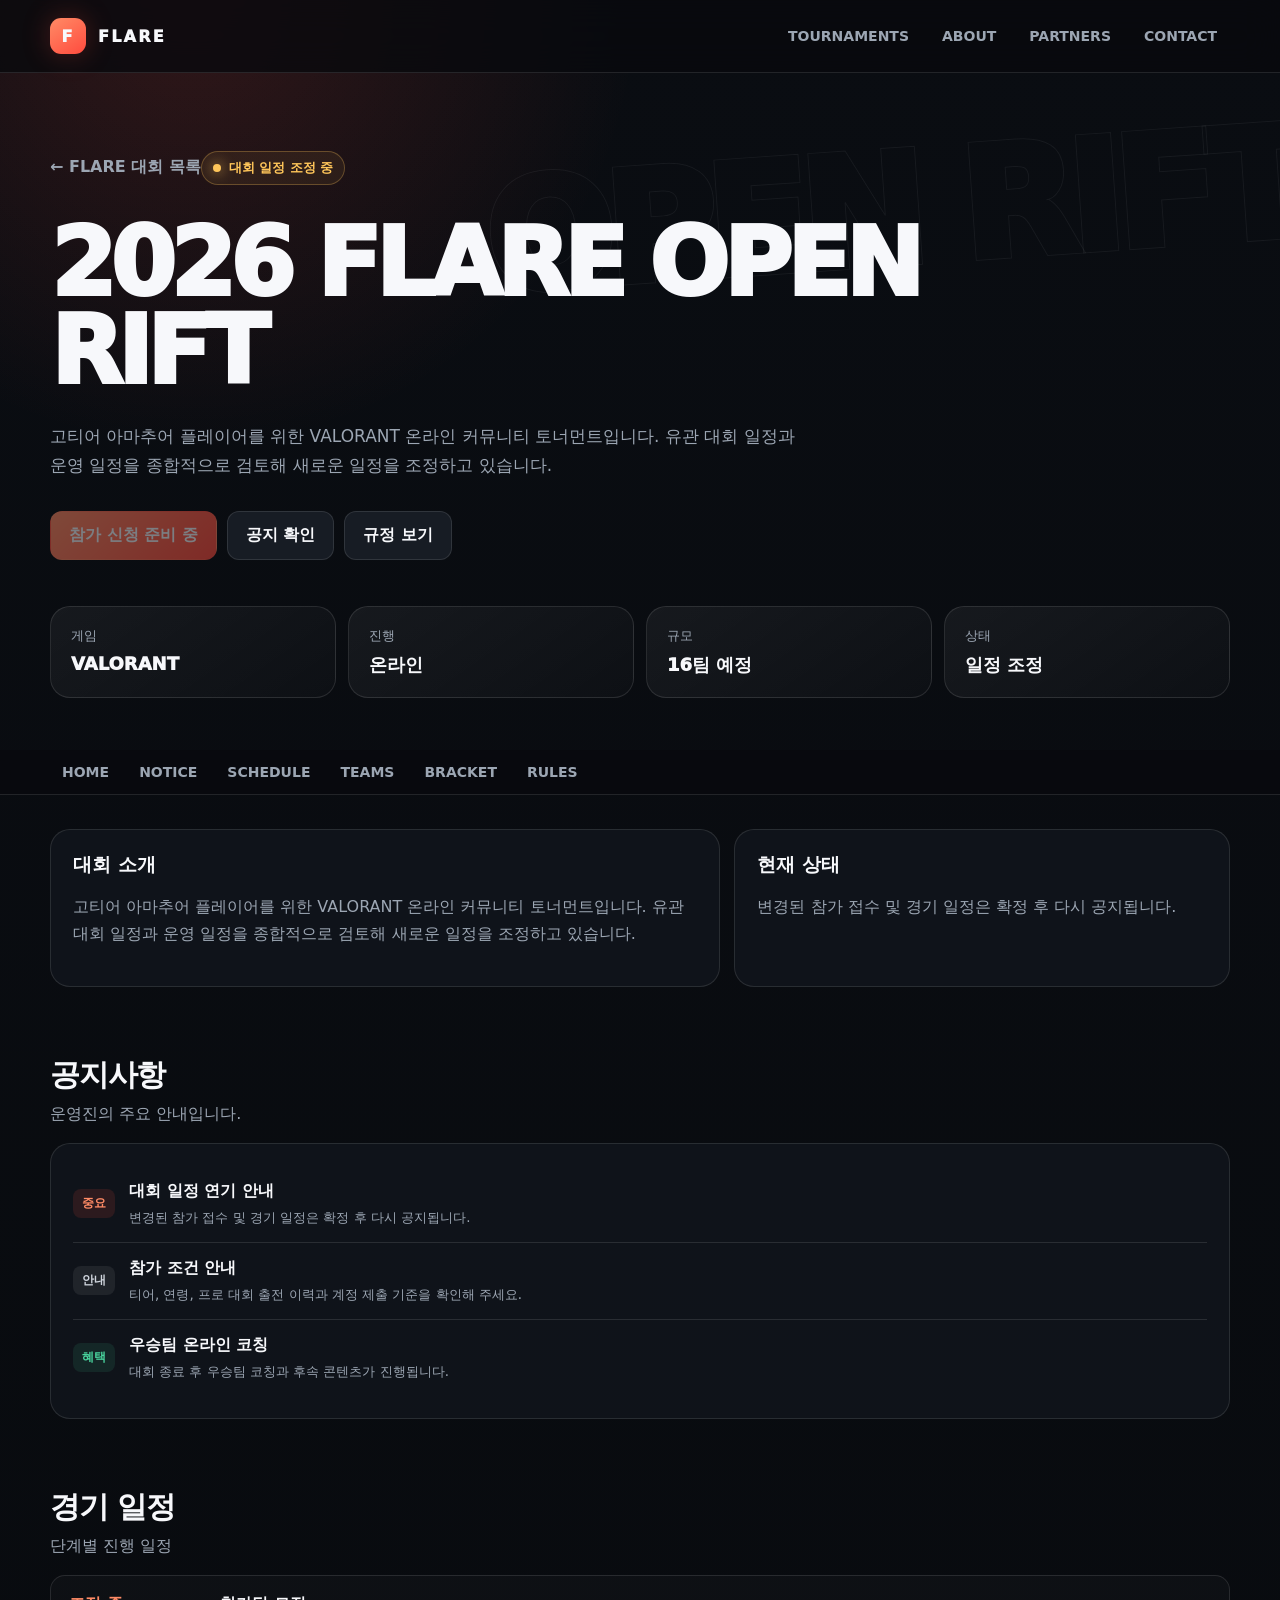
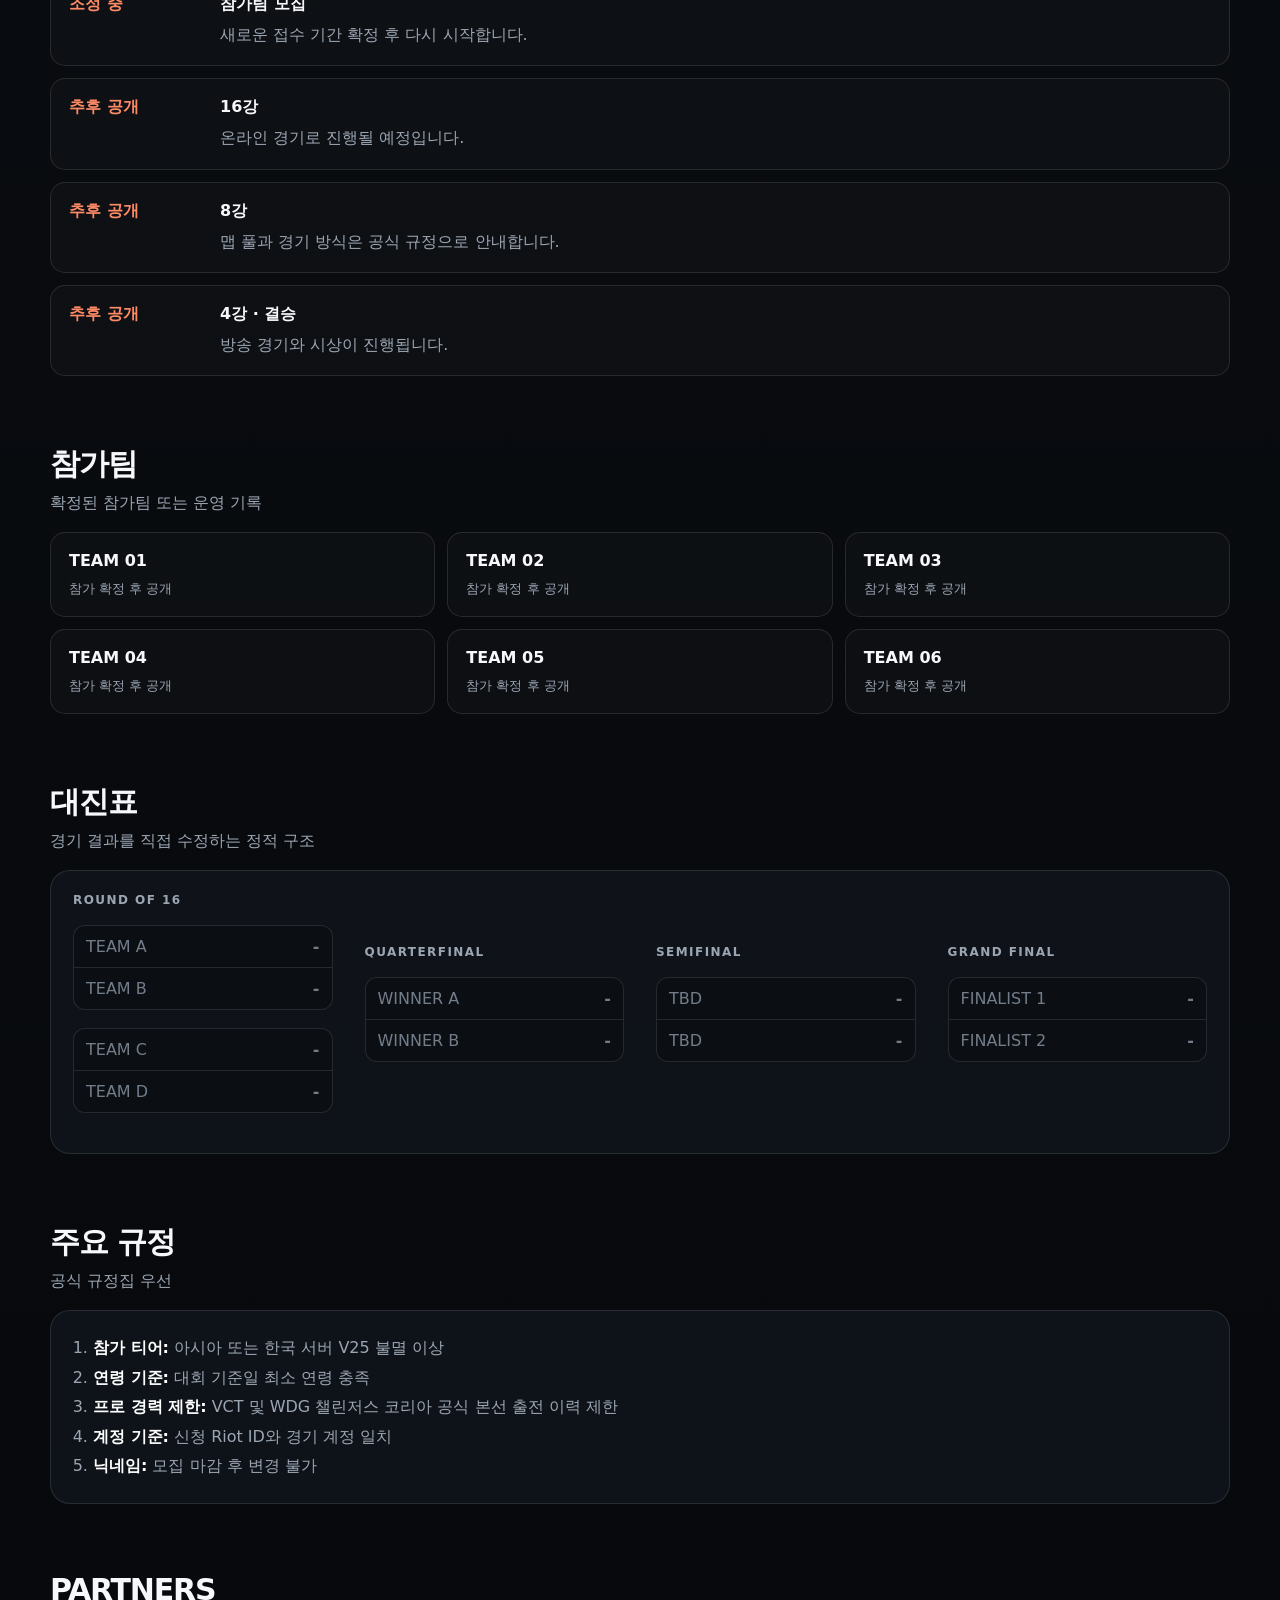
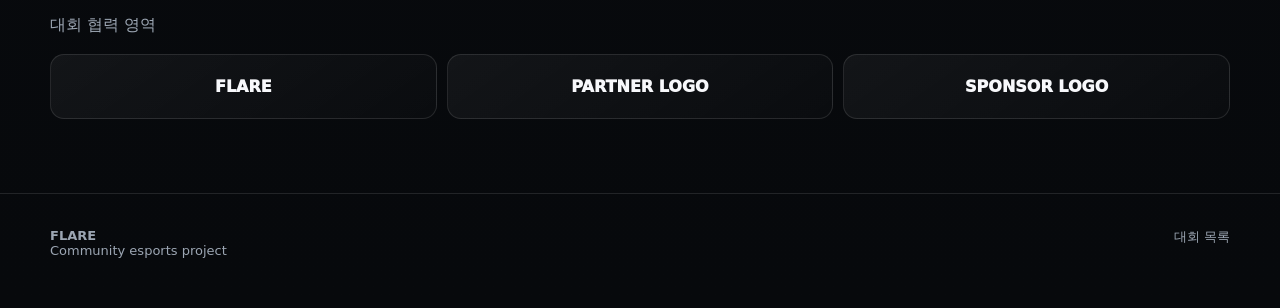
==== tournaments/open-rift/index.html @ 4d37eba4 "Add files via upload" ====
<!doctype html><html lang="ko"><head><meta charset="utf-8"><meta name="viewport" content="width=device-width,initial-scale=1"><title>2026 FLARE OPEN RIFT | FLARE</title><link rel="stylesheet" href="../../assets/styles.css"></head><body><header class="site-header"><div class="container header-inner"><a class="brand" href="../../index.html"><span class="brand-mark">F</span><span>FLARE</span></a><button class="menu" data-menu>MENU</button><nav class="nav" data-nav><a href="../../index.html#tournaments">TOURNAMENTS</a><a href="../../index.html#about">ABOUT</a><a href="../../index.html#partners">PARTNERS</a><a href="../../index.html#contact">CONTACT</a></nav></div></header><section class="hero" data-word="OPEN RIFT"><div class="container"><a class="back" href="../../index.html#tournaments">← FLARE 대회 목록</a><div class="eyebrow "><span class="dot"></span> 대회 일정 조정 중</div><h1>2026 FLARE OPEN RIFT</h1><p>고티어 아마추어 플레이어를 위한 VALORANT 온라인 커뮤니티 토너먼트입니다. 유관 대회 일정과 운영 일정을 종합적으로 검토해 새로운 일정을 조정하고 있습니다.</p><div class="actions"><a class="btn primary disabled" href="#">참가 신청 준비 중</a><a class="btn" href="#notice">공지 확인</a><a class="btn" href="#rules">규정 보기</a></div><div class="summary-grid"><div class="summary"><div class="label">게임</div><div class="value">VALORANT</div></div><div class="summary"><div class="label">진행</div><div class="value">온라인</div></div><div class="summary"><div class="label">규모</div><div class="value">16팀 예정</div></div><div class="summary"><div class="label">상태</div><div class="value">일정 조정</div></div></div></div></section><nav class="detail-nav"><div class="container"><a href="#overview">HOME</a><a href="#notice">NOTICE</a><a href="#schedule">SCHEDULE</a><a href="#teams">TEAMS</a><a href="#bracket">BRACKET</a><a href="#rules">RULES</a></div></nav><main><section class="section" id="overview"><div class="container grid2"><div class="card"><h3>대회 소개</h3><p class="muted">고티어 아마추어 플레이어를 위한 VALORANT 온라인 커뮤니티 토너먼트입니다. 유관 대회 일정과 운영 일정을 종합적으로 검토해 새로운 일정을 조정하고 있습니다.</p></div><div class="card"><h3>현재 상태</h3><p class="muted">변경된 참가 접수 및 경기 일정은 확정 후 다시 공지됩니다.</p></div></div></section><section class="section" id="notice"><div class="container"><div class="section-head"><div><h2>공지사항</h2><p>운영진의 주요 안내입니다.</p></div></div><div class="card"><div class="notice"><span class="badge ">중요</span><div><strong>대회 일정 연기 안내</strong><small>변경된 참가 접수 및 경기 일정은 확정 후 다시 공지됩니다.</small></div></div><div class="notice"><span class="badge gray">안내</span><div><strong>참가 조건 안내</strong><small>티어, 연령, 프로 대회 출전 이력과 계정 제출 기준을 확인해 주세요.</small></div></div><div class="notice"><span class="badge green">혜택</span><div><strong>우승팀 온라인 코칭</strong><small>대회 종료 후 우승팀 코칭과 후속 콘텐츠가 진행됩니다.</small></div></div></div></div></section><section class="section" id="schedule"><div class="container"><div class="section-head"><div><h2>경기 일정</h2><p>단계별 진행 일정</p></div></div><div class="timeline"><div class="timeline-item"><div class="timeline-date">조정 중</div><div><h4>참가팀 모집</h4><p>새로운 접수 기간 확정 후 다시 시작합니다.</p></div></div><div class="timeline-item"><div class="timeline-date">추후 공개</div><div><h4>16강</h4><p>온라인 경기로 진행될 예정입니다.</p></div></div><div class="timeline-item"><div class="timeline-date">추후 공개</div><div><h4>8강</h4><p>맵 풀과 경기 방식은 공식 규정으로 안내합니다.</p></div></div><div class="timeline-item"><div class="timeline-date">추후 공개</div><div><h4>4강 · 결승</h4><p>방송 경기와 시상이 진행됩니다.</p></div></div></div></div></section><section class="section" id="teams"><div class="container"><div class="section-head"><div><h2>참가팀</h2><p>확정된 참가팀 또는 운영 기록</p></div></div><div class="team-grid"><div class="team-card"><strong>TEAM 01</strong><span>참가 확정 후 공개</span></div><div class="team-card"><strong>TEAM 02</strong><span>참가 확정 후 공개</span></div><div class="team-card"><strong>TEAM 03</strong><span>참가 확정 후 공개</span></div><div class="team-card"><strong>TEAM 04</strong><span>참가 확정 후 공개</span></div><div class="team-card"><strong>TEAM 05</strong><span>참가 확정 후 공개</span></div><div class="team-card"><strong>TEAM 06</strong><span>참가 확정 후 공개</span></div></div></div></section><section class="section" id="bracket"><div class="container"><div class="section-head"><div><h2>대진표</h2><p>경기 결과를 직접 수정하는 정적 구조</p></div></div><div class="card bracket-wrap"><div class="bracket"><div class="round"><h3>ROUND OF 16</h3><div class="match"><div class="match-row">TEAM A <b>-</b></div><div class="match-row">TEAM B <b>-</b></div></div><div class="match"><div class="match-row">TEAM C <b>-</b></div><div class="match-row">TEAM D <b>-</b></div></div></div><div class="round"><h3>QUARTERFINAL</h3><div class="match"><div class="match-row">WINNER A <b>-</b></div><div class="match-row">WINNER B <b>-</b></div></div></div><div class="round"><h3>SEMIFINAL</h3><div class="match"><div class="match-row">TBD <b>-</b></div><div class="match-row">TBD <b>-</b></div></div></div><div class="round"><h3>GRAND FINAL</h3><div class="match"><div class="match-row">FINALIST 1 <b>-</b></div><div class="match-row">FINALIST 2 <b>-</b></div></div></div></div></div></div></section><section class="section" id="rules"><div class="container"><div class="section-head"><div><h2>주요 규정</h2><p>공식 규정집 우선</p></div></div><div class="card"><ol class="rule-list"><li><strong>참가 티어:</strong> 아시아 또는 한국 서버 V25 불멸 이상</li><li><strong>연령 기준:</strong> 대회 기준일 최소 연령 충족</li><li><strong>프로 경력 제한:</strong> VCT 및 WDG 챌린저스 코리아 공식 본선 출전 이력 제한</li><li><strong>계정 기준:</strong> 신청 Riot ID와 경기 계정 일치</li><li><strong>닉네임:</strong> 모집 마감 후 변경 불가</li></ol></div></div></section><section class="section" id="results"><div class="container"><div class="section-head"><div><h2>PARTNERS</h2><p>대회 협력 영역</p></div></div><div class="sponsors"><div class="sponsor">FLARE</div><div class="sponsor">PARTNER LOGO</div><div class="sponsor">SPONSOR LOGO</div></div></div></section></main><footer class="footer"><div class="container footer-inner"><div><strong>FLARE</strong><br>Community esports project</div><div><a href="../../index.html#tournaments">대회 목록</a></div></div></footer><script src="../../assets/app.js"></script></body></html>
---- assets/styles.css ----
:root{--bg:#080a0e;--panel:#11151c;--panel2:#171c24;--line:rgba(255,255,255,.11);--text:#f7f8fb;--muted:#9ca6b3;--accent:#ff4b3e;--accent2:#ff8b66;--warn:#ffc65a;--ok:#49d39d;--max:1180px;--radius:20px}
*{box-sizing:border-box}html{scroll-behavior:smooth}body{margin:0;background:radial-gradient(circle at 15% 0,rgba(255,75,62,.16),transparent 28rem),linear-gradient(180deg,#0a0d12,#07090c);color:var(--text);font-family:Pretendard,"Noto Sans KR",Inter,system-ui,sans-serif;min-height:100vh}a{color:inherit;text-decoration:none}button{font:inherit}.container{width:min(var(--max),calc(100% - 36px));margin:auto}.site-header{position:sticky;top:0;z-index:50;border-bottom:1px solid var(--line);background:rgba(8,10,14,.78);backdrop-filter:blur(18px)}.header-inner{min-height:72px;display:flex;align-items:center;justify-content:space-between;gap:24px}.brand{display:flex;align-items:center;gap:12px;font-weight:1000;letter-spacing:.14em}.brand-mark{width:36px;height:36px;border-radius:11px;display:grid;place-items:center;background:linear-gradient(145deg,var(--accent2),var(--accent));box-shadow:0 0 28px rgba(255,75,62,.25)}.nav{display:flex;gap:7px}.nav a{padding:10px 13px;border-radius:10px;color:var(--muted);font-size:14px;font-weight:800}.nav a:hover,.nav a.active{background:rgba(255,255,255,.08);color:#fff}.menu{display:none;border:1px solid var(--line);background:var(--panel);color:#fff;border-radius:10px;padding:9px 11px}.hero{padding:78px 0 52px;position:relative;overflow:hidden}.hero:after{content:attr(data-word);position:absolute;right:-20px;top:50px;font-size:clamp(80px,12vw,180px);font-weight:1000;letter-spacing:-.07em;color:transparent;-webkit-text-stroke:1px rgba(255,255,255,.055);transform:rotate(-4deg);pointer-events:none}.eyebrow{display:inline-flex;align-items:center;gap:8px;padding:7px 11px;border-radius:999px;border:1px solid rgba(255,198,90,.28);background:rgba(255,198,90,.07);color:var(--warn);font-size:13px;font-weight:900}.eyebrow.ok{color:var(--ok);border-color:rgba(73,211,157,.28);background:rgba(73,211,157,.07)}.dot{width:8px;height:8px;border-radius:50%;background:currentColor;box-shadow:0 0 14px currentColor}.hero h1{margin:22px 0 0;max-width:950px;font-size:clamp(46px,8vw,94px);line-height:.94;letter-spacing:-.06em;font-weight:1000}.hero h1 span{display:block;color:var(--accent2)}.hero p{max-width:760px;color:var(--muted);font-size:17px;line-height:1.75;margin:25px 0 0}.actions{display:flex;flex-wrap:wrap;gap:10px;margin-top:30px}.btn{display:inline-flex;align-items:center;justify-content:center;border:1px solid var(--line);background:var(--panel2);padding:13px 18px;border-radius:12px;font-weight:900}.btn.primary{border-color:transparent;background:linear-gradient(135deg,var(--accent2),var(--accent))}.btn.disabled{opacity:.48;pointer-events:none}.summary-grid{display:grid;grid-template-columns:repeat(4,1fr);gap:12px;margin-top:46px;position:relative;z-index:2}.summary{border:1px solid var(--line);background:linear-gradient(145deg,rgba(255,255,255,.055),rgba(255,255,255,.02));border-radius:var(--radius);padding:20px}.summary .label{color:var(--muted);font-size:13px;margin-bottom:8px}.summary .value{font-size:18px;font-weight:1000}.section{padding:34px 0}.section-head{display:flex;align-items:end;justify-content:space-between;gap:20px;margin-bottom:18px}.section-head h2{font-size:30px;letter-spacing:-.04em;margin:0}.section-head p{color:var(--muted);margin:8px 0 0}.filters{display:flex;gap:8px;flex-wrap:wrap;margin-bottom:18px}.filter{border:1px solid var(--line);background:transparent;color:var(--muted);padding:8px 12px;border-radius:999px;cursor:pointer;font-weight:800}.filter.active,.filter:hover{background:rgba(255,255,255,.08);color:white}.tournament-grid{display:grid;grid-template-columns:repeat(2,1fr);gap:14px}.tournament{min-height:290px;position:relative;overflow:hidden;padding:24px;border:1px solid var(--line);border-radius:24px;background:linear-gradient(150deg,rgba(255,255,255,.075),rgba(255,255,255,.015));display:flex;flex-direction:column;justify-content:space-between}.tournament:after{content:attr(data-code);position:absolute;right:-12px;bottom:-20px;font-size:90px;font-weight:1000;color:transparent;-webkit-text-stroke:1px rgba(255,255,255,.08);transform:rotate(-7deg)}.tournament>*{position:relative;z-index:2}.topline{display:flex;justify-content:space-between;gap:12px}.game{font-size:12px;color:var(--muted);letter-spacing:.16em;font-weight:900}.pill{font-size:12px;font-weight:1000;border:1px solid var(--line);border-radius:999px;padding:7px 10px}.pill.delay{color:var(--warn);border-color:rgba(255,198,90,.25);background:rgba(255,198,90,.07)}.pill.live{color:var(--ok);border-color:rgba(73,211,157,.25);background:rgba(73,211,157,.07)}.pill.done{color:#c7ccd4}.tournament h3{font-size:30px;line-height:1.03;letter-spacing:-.045em;margin:24px 0 10px}.tournament p{color:var(--muted);line-height:1.65;max-width:500px}.chips{display:flex;flex-wrap:wrap;gap:8px;margin-top:18px}.chip{font-size:12px;padding:7px 9px;border-radius:9px;background:rgba(255,255,255,.06)}.grid2{display:grid;grid-template-columns:1.15fr .85fr;gap:14px}.grid3{display:grid;grid-template-columns:repeat(3,1fr);gap:14px}.card{border:1px solid var(--line);background:rgba(17,21,28,.88);border-radius:var(--radius);padding:22px}.card h3{margin:0 0 15px}.muted{color:var(--muted);line-height:1.68}.notice{display:flex;align-items:center;gap:14px;padding:15px 0;border-bottom:1px solid var(--line)}.notice:last-child{border-bottom:0}.badge{flex:0 0 auto;padding:6px 9px;border-radius:8px;font-size:12px;font-weight:1000;background:rgba(255,75,62,.12);color:var(--accent2)}.badge.gray{background:rgba(255,255,255,.07);color:#cfd5dd}.badge.green{background:rgba(73,211,157,.1);color:var(--ok)}.notice strong{display:block;margin-bottom:5px}.notice small{color:var(--muted)}.timeline{display:grid;gap:12px}.timeline-item{display:grid;grid-template-columns:135px 1fr;gap:16px;padding:18px;border:1px solid var(--line);border-radius:15px;background:rgba(255,255,255,.024)}.timeline-date{font-weight:1000;color:var(--accent2)}.timeline-item h4{margin:0 0 7px}.timeline-item p{margin:0;color:var(--muted);line-height:1.58}.team-grid{display:grid;grid-template-columns:repeat(3,1fr);gap:12px}.team-card{padding:18px;border:1px solid var(--line);border-radius:15px;background:rgba(255,255,255,.025)}.team-card strong{display:block;margin-bottom:8px}.team-card span{color:var(--muted);font-size:13px}.rule-list{margin:0;padding-left:20px;color:var(--muted);line-height:1.85}.rule-list strong{color:white}.detail-nav{position:sticky;top:72px;z-index:40;border-bottom:1px solid var(--line);background:rgba(8,10,14,.88);backdrop-filter:blur(16px)}.detail-nav .container{display:flex;gap:6px;overflow-x:auto}.detail-nav a{white-space:nowrap;color:var(--muted);padding:14px 12px;font-size:14px;font-weight:900}.bracket-wrap{overflow-x:auto}.bracket{min-width:900px;display:grid;grid-template-columns:repeat(4,1fr);gap:32px;align-items:center}.round h3{font-size:12px;color:var(--muted);letter-spacing:.12em}.match{margin:18px 0;border:1px solid var(--line);border-radius:12px;overflow:hidden;background:#0b0f14}.match-row{display:flex;justify-content:space-between;padding:11px 12px;border-bottom:1px solid var(--line);color:#737d89}.match-row:last-child{border-bottom:0}.sponsors{display:flex;flex-wrap:wrap;gap:10px}.sponsor{flex:1;min-width:170px;border:1px solid var(--line);border-radius:14px;padding:22px;text-align:center;font-weight:1000;background:linear-gradient(145deg,rgba(255,255,255,.05),rgba(255,255,255,.015))}.footer{border-top:1px solid var(--line);margin-top:40px;padding:34px 0 50px;color:var(--muted);font-size:13px}.footer-inner{display:flex;justify-content:space-between;gap:30px}.back{display:inline-block;margin-bottom:20px;color:var(--muted);font-weight:900}
@media(max-width:860px){.menu{display:block}.nav{display:none;position:absolute;left:18px;right:18px;top:62px;padding:10px;background:#0d1117;border:1px solid var(--line);border-radius:14px;flex-direction:column}.nav.open{display:flex}.nav a{text-align:center}.summary-grid{grid-template-columns:repeat(2,1fr)}.tournament-grid,.grid2,.grid3{grid-template-columns:1fr}.team-grid{grid-template-columns:repeat(2,1fr)}}
@media(max-width:560px){.container{width:min(var(--max),calc(100% - 24px))}.hero{padding:54px 0 42px}.hero h1{font-size:48px}.hero p{font-size:15px}.summary-grid,.team-grid{grid-template-columns:1fr}.timeline-item{grid-template-columns:1fr;gap:6px}.footer-inner{flex-direction:column}}
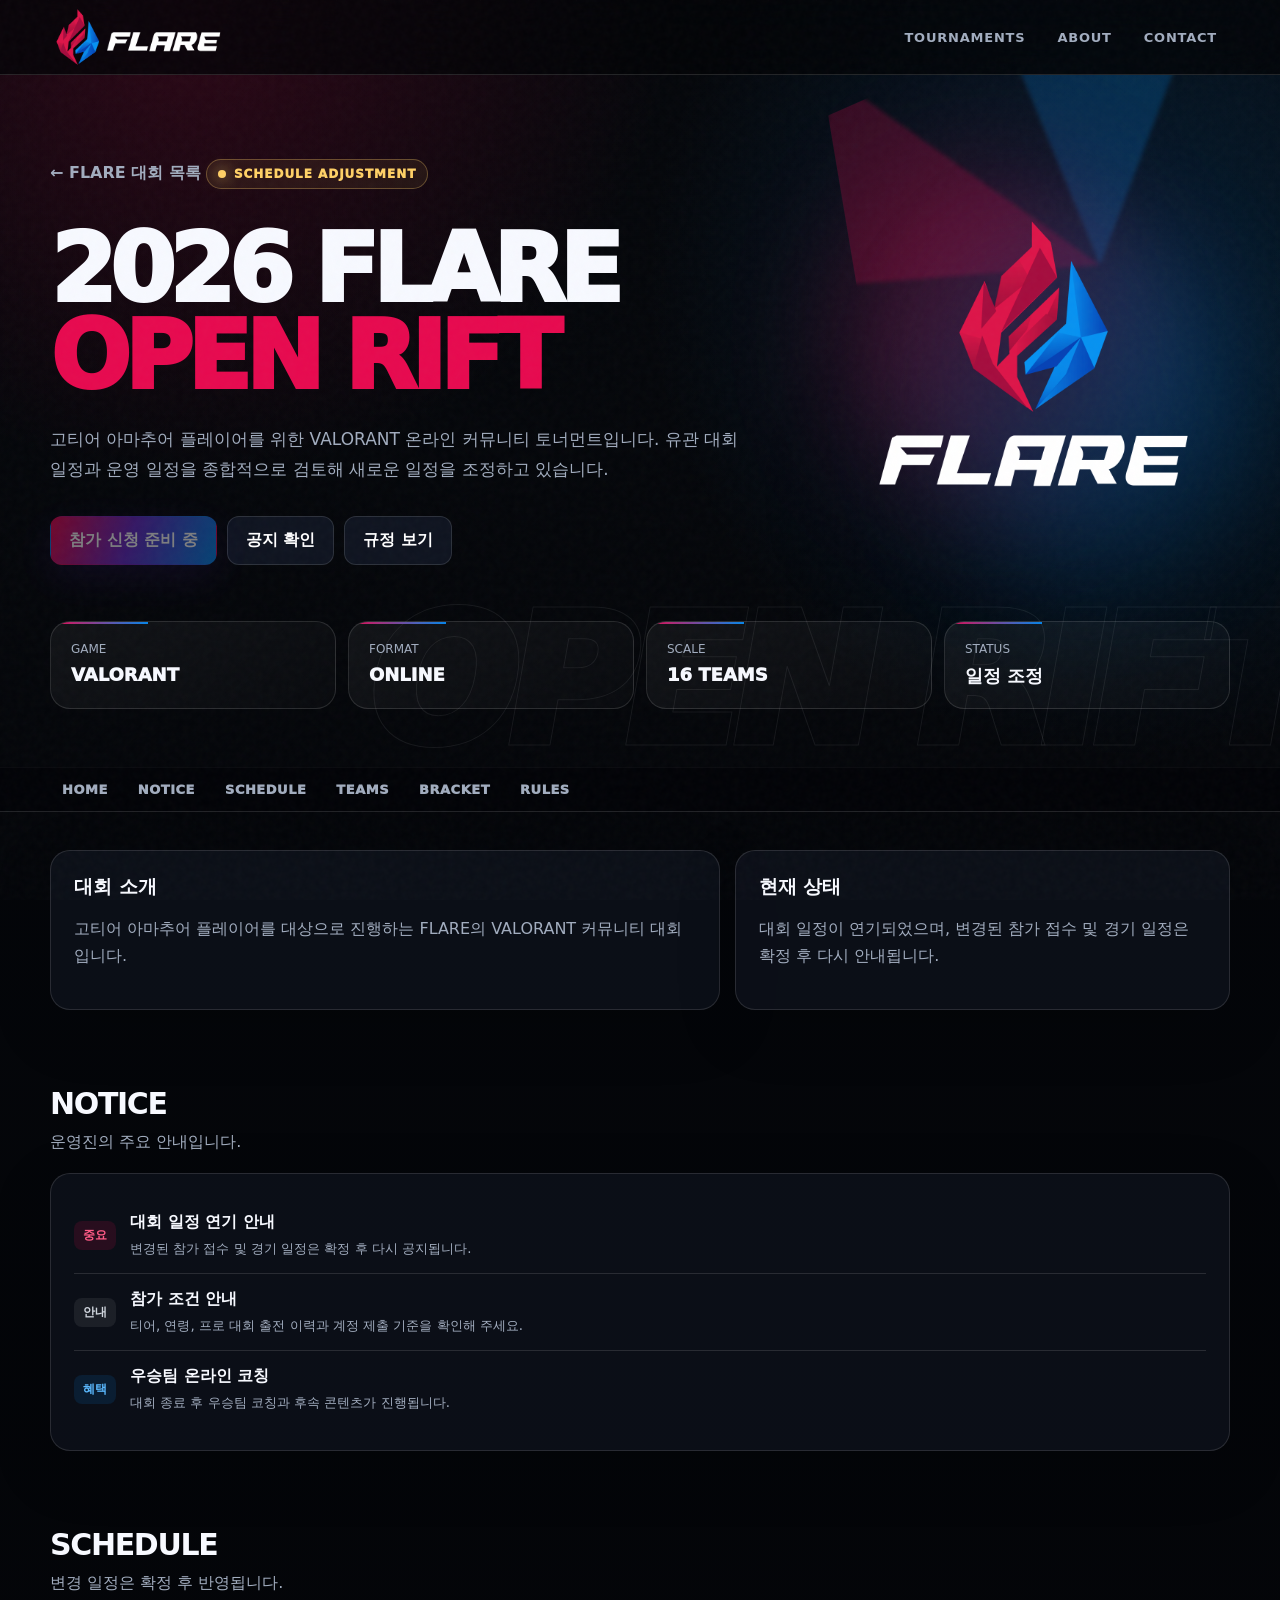
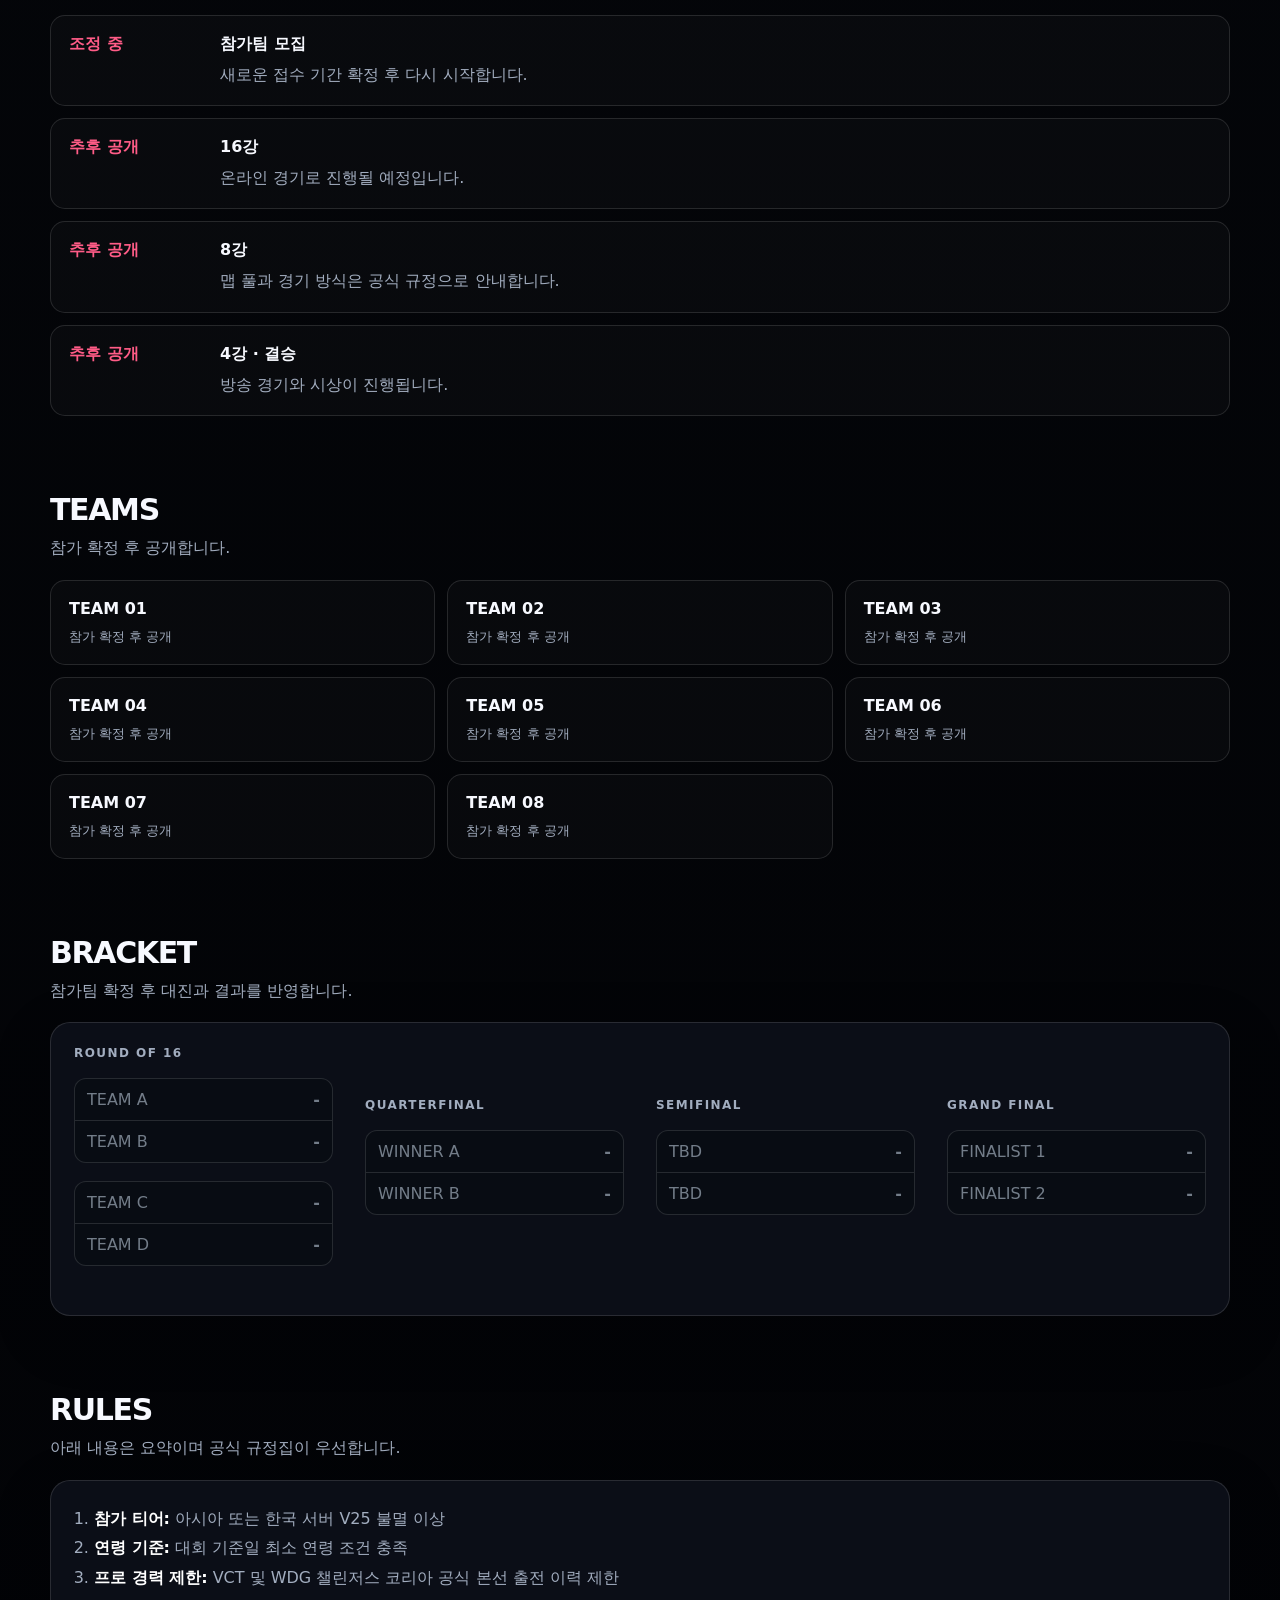
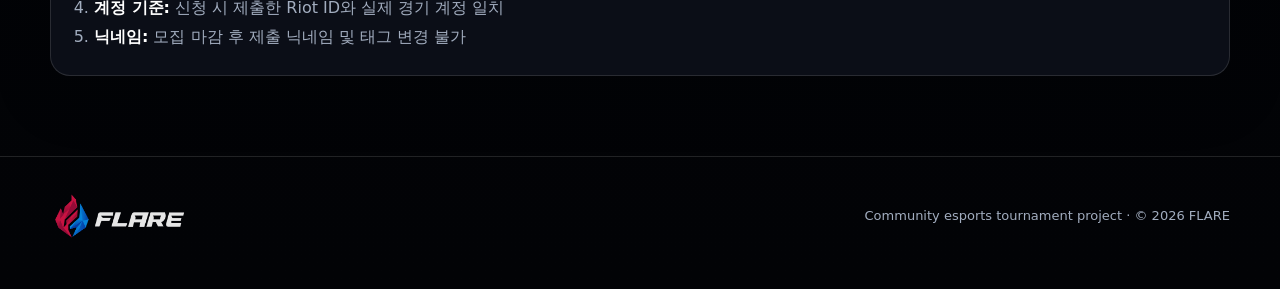
==== commit daa71f74: "FLARE 로고 디자인으로 수정" ====
--- a/tournaments/open-rift/index.html
+++ b/tournaments/open-rift/index.html
@@ -1 +1,160 @@
-<!doctype html><html lang="ko"><head><meta charset="utf-8"><meta name="viewport" content="width=device-width,initial-scale=1"><title>2026 FLARE OPEN RIFT | FLARE</title><link rel="stylesheet" href="../../assets/styles.css"></head><body><header class="site-header"><div class="container header-inner"><a class="brand" href="../../index.html"><span class="brand-mark">F</span><span>FLARE</span></a><button class="menu" data-menu>MENU</button><nav class="nav" data-nav><a href="../../index.html#tournaments">TOURNAMENTS</a><a href="../../index.html#about">ABOUT</a><a href="../../index.html#partners">PARTNERS</a><a href="../../index.html#contact">CONTACT</a></nav></div></header><section class="hero" data-word="OPEN RIFT"><div class="container"><a class="back" href="../../index.html#tournaments">← FLARE 대회 목록</a><div class="eyebrow "><span class="dot"></span> 대회 일정 조정 중</div><h1>2026 FLARE OPEN RIFT</h1><p>고티어 아마추어 플레이어를 위한 VALORANT 온라인 커뮤니티 토너먼트입니다. 유관 대회 일정과 운영 일정을 종합적으로 검토해 새로운 일정을 조정하고 있습니다.</p><div class="actions"><a class="btn primary disabled" href="#">참가 신청 준비 중</a><a class="btn" href="#notice">공지 확인</a><a class="btn" href="#rules">규정 보기</a></div><div class="summary-grid"><div class="summary"><div class="label">게임</div><div class="value">VALORANT</div></div><div class="summary"><div class="label">진행</div><div class="value">온라인</div></div><div class="summary"><div class="label">규모</div><div class="value">16팀 예정</div></div><div class="summary"><div class="label">상태</div><div class="value">일정 조정</div></div></div></div></section><nav class="detail-nav"><div class="container"><a href="#overview">HOME</a><a href="#notice">NOTICE</a><a href="#schedule">SCHEDULE</a><a href="#teams">TEAMS</a><a href="#bracket">BRACKET</a><a href="#rules">RULES</a></div></nav><main><section class="section" id="overview"><div class="container grid2"><div class="card"><h3>대회 소개</h3><p class="muted">고티어 아마추어 플레이어를 위한 VALORANT 온라인 커뮤니티 토너먼트입니다. 유관 대회 일정과 운영 일정을 종합적으로 검토해 새로운 일정을 조정하고 있습니다.</p></div><div class="card"><h3>현재 상태</h3><p class="muted">변경된 참가 접수 및 경기 일정은 확정 후 다시 공지됩니다.</p></div></div></section><section class="section" id="notice"><div class="container"><div class="section-head"><div><h2>공지사항</h2><p>운영진의 주요 안내입니다.</p></div></div><div class="card"><div class="notice"><span class="badge ">중요</span><div><strong>대회 일정 연기 안내</strong><small>변경된 참가 접수 및 경기 일정은 확정 후 다시 공지됩니다.</small></div></div><div class="notice"><span class="badge gray">안내</span><div><strong>참가 조건 안내</strong><small>티어, 연령, 프로 대회 출전 이력과 계정 제출 기준을 확인해 주세요.</small></div></div><div class="notice"><span class="badge green">혜택</span><div><strong>우승팀 온라인 코칭</strong><small>대회 종료 후 우승팀 코칭과 후속 콘텐츠가 진행됩니다.</small></div></div></div></div></section><section class="section" id="schedule"><div class="container"><div class="section-head"><div><h2>경기 일정</h2><p>단계별 진행 일정</p></div></div><div class="timeline"><div class="timeline-item"><div class="timeline-date">조정 중</div><div><h4>참가팀 모집</h4><p>새로운 접수 기간 확정 후 다시 시작합니다.</p></div></div><div class="timeline-item"><div class="timeline-date">추후 공개</div><div><h4>16강</h4><p>온라인 경기로 진행될 예정입니다.</p></div></div><div class="timeline-item"><div class="timeline-date">추후 공개</div><div><h4>8강</h4><p>맵 풀과 경기 방식은 공식 규정으로 안내합니다.</p></div></div><div class="timeline-item"><div class="timeline-date">추후 공개</div><div><h4>4강 · 결승</h4><p>방송 경기와 시상이 진행됩니다.</p></div></div></div></div></section><section class="section" id="teams"><div class="container"><div class="section-head"><div><h2>참가팀</h2><p>확정된 참가팀 또는 운영 기록</p></div></div><div class="team-grid"><div class="team-card"><strong>TEAM 01</strong><span>참가 확정 후 공개</span></div><div class="team-card"><strong>TEAM 02</strong><span>참가 확정 후 공개</span></div><div class="team-card"><strong>TEAM 03</strong><span>참가 확정 후 공개</span></div><div class="team-card"><strong>TEAM 04</strong><span>참가 확정 후 공개</span></div><div class="team-card"><strong>TEAM 05</strong><span>참가 확정 후 공개</span></div><div class="team-card"><strong>TEAM 06</strong><span>참가 확정 후 공개</span></div></div></div></section><section class="section" id="bracket"><div class="container"><div class="section-head"><div><h2>대진표</h2><p>경기 결과를 직접 수정하는 정적 구조</p></div></div><div class="card bracket-wrap"><div class="bracket"><div class="round"><h3>ROUND OF 16</h3><div class="match"><div class="match-row">TEAM A <b>-</b></div><div class="match-row">TEAM B <b>-</b></div></div><div class="match"><div class="match-row">TEAM C <b>-</b></div><div class="match-row">TEAM D <b>-</b></div></div></div><div class="round"><h3>QUARTERFINAL</h3><div class="match"><div class="match-row">WINNER A <b>-</b></div><div class="match-row">WINNER B <b>-</b></div></div></div><div class="round"><h3>SEMIFINAL</h3><div class="match"><div class="match-row">TBD <b>-</b></div><div class="match-row">TBD <b>-</b></div></div></div><div class="round"><h3>GRAND FINAL</h3><div class="match"><div class="match-row">FINALIST 1 <b>-</b></div><div class="match-row">FINALIST 2 <b>-</b></div></div></div></div></div></div></section><section class="section" id="rules"><div class="container"><div class="section-head"><div><h2>주요 규정</h2><p>공식 규정집 우선</p></div></div><div class="card"><ol class="rule-list"><li><strong>참가 티어:</strong> 아시아 또는 한국 서버 V25 불멸 이상</li><li><strong>연령 기준:</strong> 대회 기준일 최소 연령 충족</li><li><strong>프로 경력 제한:</strong> VCT 및 WDG 챌린저스 코리아 공식 본선 출전 이력 제한</li><li><strong>계정 기준:</strong> 신청 Riot ID와 경기 계정 일치</li><li><strong>닉네임:</strong> 모집 마감 후 변경 불가</li></ol></div></div></section><section class="section" id="results"><div class="container"><div class="section-head"><div><h2>PARTNERS</h2><p>대회 협력 영역</p></div></div><div class="sponsors"><div class="sponsor">FLARE</div><div class="sponsor">PARTNER LOGO</div><div class="sponsor">SPONSOR LOGO</div></div></div></section></main><footer class="footer"><div class="container footer-inner"><div><strong>FLARE</strong><br>Community esports project</div><div><a href="../../index.html#tournaments">대회 목록</a></div></div></footer><script src="../../assets/app.js"></script></body></html>+<!doctype html>
+<html lang="ko">
+<head>
+  <meta charset="utf-8">
+  <meta name="viewport" content="width=device-width, initial-scale=1">
+  <meta name="description" content="2026 FLARE OPEN RIFT 공식 대회 페이지">
+  <title>2026 FLARE OPEN RIFT | FLARE</title>
+  <link rel="icon" href="../../assets/flare-logo-square.png">
+  <link rel="stylesheet" href="../../assets/styles.css">
+</head>
+<body>
+
+<header class="site-header">
+  <div class="container header-inner">
+    <a href="../../index.html" aria-label="FLARE 홈">
+      <img class="brand-logo" src="../../assets/flare-logo-horizontal.png" alt="FLARE">
+    </a>
+    <button class="menu" data-menu aria-expanded="false" aria-label="메뉴 열기">MENU</button>
+    <nav class="nav" data-nav aria-label="주요 메뉴">
+      <a href="../../index.html#tournaments">TOURNAMENTS</a>
+      <a href="../../index.html#about">ABOUT</a>
+      <a href="../../index.html#contact">CONTACT</a>
+    </nav>
+  </div>
+</header>
+
+<section class="hero" data-word="OPEN RIFT">
+  <div class="container hero-layout">
+    <div class="hero-copy-block">
+      <a class="back" href="../../index.html#tournaments">← FLARE 대회 목록</a>
+      <div class="eyebrow warning"><span class="dot"></span> SCHEDULE ADJUSTMENT</div>
+      <h1>2026 FLARE<br><span class="pink">OPEN RIFT</span></h1>
+      <p class="hero-copy">
+        고티어 아마추어 플레이어를 위한 VALORANT 온라인 커뮤니티 토너먼트입니다.
+        유관 대회 일정과 운영 일정을 종합적으로 검토해 새로운 일정을 조정하고 있습니다.
+      </p>
+      <div class="actions">
+        <a class="btn primary disabled" href="#">참가 신청 준비 중</a>
+        <a class="btn" href="#notice">공지 확인</a>
+        <a class="btn" href="#rules">규정 보기</a>
+      </div>
+    </div>
+    <div class="hero-logo-wrap">
+      <img class="hero-logo" src="../../assets/flare-logo-square.png" alt="FLARE 로고">
+    </div>
+  </div>
+  <div class="container">
+    <div class="summary-grid">
+      <div class="summary"><div class="label">GAME</div><div class="value">VALORANT</div></div>
+      <div class="summary"><div class="label">FORMAT</div><div class="value">ONLINE</div></div>
+      <div class="summary"><div class="label">SCALE</div><div class="value">16 TEAMS</div></div>
+      <div class="summary"><div class="label">STATUS</div><div class="value">일정 조정</div></div>
+    </div>
+  </div>
+</section>
+
+<nav class="detail-nav">
+  <div class="container">
+    <a href="#overview">HOME</a>
+    <a href="#notice">NOTICE</a>
+    <a href="#schedule">SCHEDULE</a>
+    <a href="#teams">TEAMS</a>
+    <a href="#bracket">BRACKET</a>
+    <a href="#rules">RULES</a>
+  </div>
+</nav>
+
+<main>
+  <section class="section" id="overview">
+    <div class="container grid2">
+      <div class="card"><h3>대회 소개</h3><p class="muted">고티어 아마추어 플레이어를 대상으로 진행하는 FLARE의 VALORANT 커뮤니티 대회입니다.</p></div>
+      <div class="card"><h3>현재 상태</h3><p class="muted">대회 일정이 연기되었으며, 변경된 참가 접수 및 경기 일정은 확정 후 다시 안내됩니다.</p></div>
+    </div>
+  </section>
+
+  <section class="section" id="notice">
+    <div class="container">
+      <div class="section-head"><div><h2>NOTICE</h2><p>운영진의 주요 안내입니다.</p></div></div>
+      <div class="card">
+        <div class="notice"><span class="badge">중요</span><div><strong>대회 일정 연기 안내</strong><small>변경된 참가 접수 및 경기 일정은 확정 후 다시 공지됩니다.</small></div></div>
+        <div class="notice"><span class="badge gray">안내</span><div><strong>참가 조건 안내</strong><small>티어, 연령, 프로 대회 출전 이력과 계정 제출 기준을 확인해 주세요.</small></div></div>
+        <div class="notice"><span class="badge blue">혜택</span><div><strong>우승팀 온라인 코칭</strong><small>대회 종료 후 우승팀 코칭과 후속 콘텐츠가 진행됩니다.</small></div></div>
+      </div>
+    </div>
+  </section>
+
+  <section class="section" id="schedule">
+    <div class="container">
+      <div class="section-head"><div><h2>SCHEDULE</h2><p>변경 일정은 확정 후 반영됩니다.</p></div></div>
+      <div class="timeline">
+        <div class="timeline-item"><div class="timeline-date">조정 중</div><div><h4>참가팀 모집</h4><p>새로운 접수 기간 확정 후 다시 시작합니다.</p></div></div>
+        <div class="timeline-item"><div class="timeline-date">추후 공개</div><div><h4>16강</h4><p>온라인 경기로 진행될 예정입니다.</p></div></div>
+        <div class="timeline-item"><div class="timeline-date">추후 공개</div><div><h4>8강</h4><p>맵 풀과 경기 방식은 공식 규정으로 안내합니다.</p></div></div>
+        <div class="timeline-item"><div class="timeline-date">추후 공개</div><div><h4>4강 · 결승</h4><p>방송 경기와 시상이 진행됩니다.</p></div></div>
+      </div>
+    </div>
+  </section>
+
+  <section class="section" id="teams">
+    <div class="container">
+      <div class="section-head"><div><h2>TEAMS</h2><p>참가 확정 후 공개합니다.</p></div></div>
+      <div class="team-grid"><div class="team-card"><strong>TEAM 01</strong><span>참가 확정 후 공개</span></div><div class="team-card"><strong>TEAM 02</strong><span>참가 확정 후 공개</span></div><div class="team-card"><strong>TEAM 03</strong><span>참가 확정 후 공개</span></div><div class="team-card"><strong>TEAM 04</strong><span>참가 확정 후 공개</span></div><div class="team-card"><strong>TEAM 05</strong><span>참가 확정 후 공개</span></div><div class="team-card"><strong>TEAM 06</strong><span>참가 확정 후 공개</span></div><div class="team-card"><strong>TEAM 07</strong><span>참가 확정 후 공개</span></div><div class="team-card"><strong>TEAM 08</strong><span>참가 확정 후 공개</span></div></div>
+    </div>
+  </section>
+
+  <section class="section" id="bracket">
+    <div class="container">
+      <div class="section-head"><div><h2>BRACKET</h2><p>참가팀 확정 후 대진과 결과를 반영합니다.</p></div></div>
+      
+<div class="card bracket-wrap">
+  <div class="bracket">
+    <div class="round">
+      <h3>ROUND OF 16</h3>
+      <div class="match"><div class="match-row">TEAM A <b>-</b></div><div class="match-row">TEAM B <b>-</b></div></div>
+      <div class="match"><div class="match-row">TEAM C <b>-</b></div><div class="match-row">TEAM D <b>-</b></div></div>
+    </div>
+    <div class="round">
+      <h3>QUARTERFINAL</h3>
+      <div class="match"><div class="match-row">WINNER A <b>-</b></div><div class="match-row">WINNER B <b>-</b></div></div>
+    </div>
+    <div class="round">
+      <h3>SEMIFINAL</h3>
+      <div class="match"><div class="match-row">TBD <b>-</b></div><div class="match-row">TBD <b>-</b></div></div>
+    </div>
+    <div class="round">
+      <h3>GRAND FINAL</h3>
+      <div class="match"><div class="match-row">FINALIST 1 <b>-</b></div><div class="match-row">FINALIST 2 <b>-</b></div></div>
+    </div>
+  </div>
+</div>
+
+    </div>
+  </section>
+
+  <section class="section" id="rules">
+    <div class="container">
+      <div class="section-head"><div><h2>RULES</h2><p>아래 내용은 요약이며 공식 규정집이 우선합니다.</p></div></div>
+      <div class="card">
+        <ol class="rule-list">
+          <li><strong>참가 티어:</strong> 아시아 또는 한국 서버 V25 불멸 이상</li>
+          <li><strong>연령 기준:</strong> 대회 기준일 최소 연령 조건 충족</li>
+          <li><strong>프로 경력 제한:</strong> VCT 및 WDG 챌린저스 코리아 공식 본선 출전 이력 제한</li>
+          <li><strong>계정 기준:</strong> 신청 시 제출한 Riot ID와 실제 경기 계정 일치</li>
+          <li><strong>닉네임:</strong> 모집 마감 후 제출 닉네임 및 태그 변경 불가</li>
+        </ol>
+      </div>
+    </div>
+  </section>
+</main>
+
+<footer class="footer">
+  <div class="container footer-inner">
+    <img class="footer-logo" src="../../assets/flare-logo-horizontal.png" alt="FLARE">
+    <div>Community esports tournament project · © 2026 FLARE</div>
+  </div>
+</footer>
+
+<script src="../../assets/app.js"></script>
+</body>
+</html>
--- a/assets/styles.css
+++ b/assets/styles.css
@@ -1,5 +1,761 @@
 
-:root{--bg:#080a0e;--panel:#11151c;--panel2:#171c24;--line:rgba(255,255,255,.11);--text:#f7f8fb;--muted:#9ca6b3;--accent:#ff4b3e;--accent2:#ff8b66;--warn:#ffc65a;--ok:#49d39d;--max:1180px;--radius:20px}
-*{box-sizing:border-box}html{scroll-behavior:smooth}body{margin:0;background:radial-gradient(circle at 15% 0,rgba(255,75,62,.16),transparent 28rem),linear-gradient(180deg,#0a0d12,#07090c);color:var(--text);font-family:Pretendard,"Noto Sans KR",Inter,system-ui,sans-serif;min-height:100vh}a{color:inherit;text-decoration:none}button{font:inherit}.container{width:min(var(--max),calc(100% - 36px));margin:auto}.site-header{position:sticky;top:0;z-index:50;border-bottom:1px solid var(--line);background:rgba(8,10,14,.78);backdrop-filter:blur(18px)}.header-inner{min-height:72px;display:flex;align-items:center;justify-content:space-between;gap:24px}.brand{display:flex;align-items:center;gap:12px;font-weight:1000;letter-spacing:.14em}.brand-mark{width:36px;height:36px;border-radius:11px;display:grid;place-items:center;background:linear-gradient(145deg,var(--accent2),var(--accent));box-shadow:0 0 28px rgba(255,75,62,.25)}.nav{display:flex;gap:7px}.nav a{padding:10px 13px;border-radius:10px;color:var(--muted);font-size:14px;font-weight:800}.nav a:hover,.nav a.active{background:rgba(255,255,255,.08);color:#fff}.menu{display:none;border:1px solid var(--line);background:var(--panel);color:#fff;border-radius:10px;padding:9px 11px}.hero{padding:78px 0 52px;position:relative;overflow:hidden}.hero:after{content:attr(data-word);position:absolute;right:-20px;top:50px;font-size:clamp(80px,12vw,180px);font-weight:1000;letter-spacing:-.07em;color:transparent;-webkit-text-stroke:1px rgba(255,255,255,.055);transform:rotate(-4deg);pointer-events:none}.eyebrow{display:inline-flex;align-items:center;gap:8px;padding:7px 11px;border-radius:999px;border:1px solid rgba(255,198,90,.28);background:rgba(255,198,90,.07);color:var(--warn);font-size:13px;font-weight:900}.eyebrow.ok{color:var(--ok);border-color:rgba(73,211,157,.28);background:rgba(73,211,157,.07)}.dot{width:8px;height:8px;border-radius:50%;background:currentColor;box-shadow:0 0 14px currentColor}.hero h1{margin:22px 0 0;max-width:950px;font-size:clamp(46px,8vw,94px);line-height:.94;letter-spacing:-.06em;font-weight:1000}.hero h1 span{display:block;color:var(--accent2)}.hero p{max-width:760px;color:var(--muted);font-size:17px;line-height:1.75;margin:25px 0 0}.actions{display:flex;flex-wrap:wrap;gap:10px;margin-top:30px}.btn{display:inline-flex;align-items:center;justify-content:center;border:1px solid var(--line);background:var(--panel2);padding:13px 18px;border-radius:12px;font-weight:900}.btn.primary{border-color:transparent;background:linear-gradient(135deg,var(--accent2),var(--accent))}.btn.disabled{opacity:.48;pointer-events:none}.summary-grid{display:grid;grid-template-columns:repeat(4,1fr);gap:12px;margin-top:46px;position:relative;z-index:2}.summary{border:1px solid var(--line);background:linear-gradient(145deg,rgba(255,255,255,.055),rgba(255,255,255,.02));border-radius:var(--radius);padding:20px}.summary .label{color:var(--muted);font-size:13px;margin-bottom:8px}.summary .value{font-size:18px;font-weight:1000}.section{padding:34px 0}.section-head{display:flex;align-items:end;justify-content:space-between;gap:20px;margin-bottom:18px}.section-head h2{font-size:30px;letter-spacing:-.04em;margin:0}.section-head p{color:var(--muted);margin:8px 0 0}.filters{display:flex;gap:8px;flex-wrap:wrap;margin-bottom:18px}.filter{border:1px solid var(--line);background:transparent;color:var(--muted);padding:8px 12px;border-radius:999px;cursor:pointer;font-weight:800}.filter.active,.filter:hover{background:rgba(255,255,255,.08);color:white}.tournament-grid{display:grid;grid-template-columns:repeat(2,1fr);gap:14px}.tournament{min-height:290px;position:relative;overflow:hidden;padding:24px;border:1px solid var(--line);border-radius:24px;background:linear-gradient(150deg,rgba(255,255,255,.075),rgba(255,255,255,.015));display:flex;flex-direction:column;justify-content:space-between}.tournament:after{content:attr(data-code);position:absolute;right:-12px;bottom:-20px;font-size:90px;font-weight:1000;color:transparent;-webkit-text-stroke:1px rgba(255,255,255,.08);transform:rotate(-7deg)}.tournament>*{position:relative;z-index:2}.topline{display:flex;justify-content:space-between;gap:12px}.game{font-size:12px;color:var(--muted);letter-spacing:.16em;font-weight:900}.pill{font-size:12px;font-weight:1000;border:1px solid var(--line);border-radius:999px;padding:7px 10px}.pill.delay{color:var(--warn);border-color:rgba(255,198,90,.25);background:rgba(255,198,90,.07)}.pill.live{color:var(--ok);border-color:rgba(73,211,157,.25);background:rgba(73,211,157,.07)}.pill.done{color:#c7ccd4}.tournament h3{font-size:30px;line-height:1.03;letter-spacing:-.045em;margin:24px 0 10px}.tournament p{color:var(--muted);line-height:1.65;max-width:500px}.chips{display:flex;flex-wrap:wrap;gap:8px;margin-top:18px}.chip{font-size:12px;padding:7px 9px;border-radius:9px;background:rgba(255,255,255,.06)}.grid2{display:grid;grid-template-columns:1.15fr .85fr;gap:14px}.grid3{display:grid;grid-template-columns:repeat(3,1fr);gap:14px}.card{border:1px solid var(--line);background:rgba(17,21,28,.88);border-radius:var(--radius);padding:22px}.card h3{margin:0 0 15px}.muted{color:var(--muted);line-height:1.68}.notice{display:flex;align-items:center;gap:14px;padding:15px 0;border-bottom:1px solid var(--line)}.notice:last-child{border-bottom:0}.badge{flex:0 0 auto;padding:6px 9px;border-radius:8px;font-size:12px;font-weight:1000;background:rgba(255,75,62,.12);color:var(--accent2)}.badge.gray{background:rgba(255,255,255,.07);color:#cfd5dd}.badge.green{background:rgba(73,211,157,.1);color:var(--ok)}.notice strong{display:block;margin-bottom:5px}.notice small{color:var(--muted)}.timeline{display:grid;gap:12px}.timeline-item{display:grid;grid-template-columns:135px 1fr;gap:16px;padding:18px;border:1px solid var(--line);border-radius:15px;background:rgba(255,255,255,.024)}.timeline-date{font-weight:1000;color:var(--accent2)}.timeline-item h4{margin:0 0 7px}.timeline-item p{margin:0;color:var(--muted);line-height:1.58}.team-grid{display:grid;grid-template-columns:repeat(3,1fr);gap:12px}.team-card{padding:18px;border:1px solid var(--line);border-radius:15px;background:rgba(255,255,255,.025)}.team-card strong{display:block;margin-bottom:8px}.team-card span{color:var(--muted);font-size:13px}.rule-list{margin:0;padding-left:20px;color:var(--muted);line-height:1.85}.rule-list strong{color:white}.detail-nav{position:sticky;top:72px;z-index:40;border-bottom:1px solid var(--line);background:rgba(8,10,14,.88);backdrop-filter:blur(16px)}.detail-nav .container{display:flex;gap:6px;overflow-x:auto}.detail-nav a{white-space:nowrap;color:var(--muted);padding:14px 12px;font-size:14px;font-weight:900}.bracket-wrap{overflow-x:auto}.bracket{min-width:900px;display:grid;grid-template-columns:repeat(4,1fr);gap:32px;align-items:center}.round h3{font-size:12px;color:var(--muted);letter-spacing:.12em}.match{margin:18px 0;border:1px solid var(--line);border-radius:12px;overflow:hidden;background:#0b0f14}.match-row{display:flex;justify-content:space-between;padding:11px 12px;border-bottom:1px solid var(--line);color:#737d89}.match-row:last-child{border-bottom:0}.sponsors{display:flex;flex-wrap:wrap;gap:10px}.sponsor{flex:1;min-width:170px;border:1px solid var(--line);border-radius:14px;padding:22px;text-align:center;font-weight:1000;background:linear-gradient(145deg,rgba(255,255,255,.05),rgba(255,255,255,.015))}.footer{border-top:1px solid var(--line);margin-top:40px;padding:34px 0 50px;color:var(--muted);font-size:13px}.footer-inner{display:flex;justify-content:space-between;gap:30px}.back{display:inline-block;margin-bottom:20px;color:var(--muted);font-weight:900}
-@media(max-width:860px){.menu{display:block}.nav{display:none;position:absolute;left:18px;right:18px;top:62px;padding:10px;background:#0d1117;border:1px solid var(--line);border-radius:14px;flex-direction:column}.nav.open{display:flex}.nav a{text-align:center}.summary-grid{grid-template-columns:repeat(2,1fr)}.tournament-grid,.grid2,.grid3{grid-template-columns:1fr}.team-grid{grid-template-columns:repeat(2,1fr)}}
-@media(max-width:560px){.container{width:min(var(--max),calc(100% - 24px))}.hero{padding:54px 0 42px}.hero h1{font-size:48px}.hero p{font-size:15px}.summary-grid,.team-grid{grid-template-columns:1fr}.timeline-item{grid-template-columns:1fr;gap:6px}.footer-inner{flex-direction:column}}
+:root {
+  --bg: #030407;
+  --bg-soft: #080b12;
+  --panel: rgba(14, 18, 28, .82);
+  --panel-strong: #0f1420;
+  --line: rgba(255,255,255,.12);
+  --line-bright: rgba(255,255,255,.22);
+  --text: #f7f9ff;
+  --muted: #a2adbf;
+
+  --pink: #e70a4f;
+  --pink-deep: #ad073e;
+  --blue: #0785e8;
+  --blue-deep: #124fc2;
+  --purple: #682cc8;
+
+  --warning: #ffd166;
+  --success: #44d7aa;
+  --max: 1180px;
+  --radius: 20px;
+  --shadow: 0 24px 90px rgba(0,0,0,.42);
+}
+
+* { box-sizing: border-box; }
+html { scroll-behavior: smooth; }
+body {
+  margin: 0;
+  min-height: 100vh;
+  color: var(--text);
+  font-family: Pretendard, "Noto Sans KR", Inter, system-ui, -apple-system, BlinkMacSystemFont, "Segoe UI", sans-serif;
+  background:
+    radial-gradient(circle at 15% 0%, rgba(231,10,79,.18), transparent 30rem),
+    radial-gradient(circle at 88% 8%, rgba(7,133,232,.17), transparent 30rem),
+    linear-gradient(180deg, #05070b 0%, #020306 100%);
+}
+
+body::before {
+  content: "";
+  position: fixed;
+  inset: 0;
+  z-index: 100;
+  pointer-events: none;
+  opacity: .035;
+  background-image:
+    linear-gradient(rgba(255,255,255,.3) 1px, transparent 1px),
+    linear-gradient(90deg, rgba(255,255,255,.3) 1px, transparent 1px);
+  background-size: 48px 48px;
+  mask-image: linear-gradient(to bottom, rgba(0,0,0,.6), transparent 74%);
+}
+
+body::after {
+  content: "";
+  position: fixed;
+  inset: 0;
+  z-index: 99;
+  pointer-events: none;
+  opacity: .035;
+  background-image: url("data:image/svg+xml,%3Csvg viewBox='0 0 160 160' xmlns='http://www.w3.org/2000/svg'%3E%3Cfilter id='n'%3E%3CfeTurbulence type='fractalNoise' baseFrequency='.85' numOctaves='4' stitchTiles='stitch'/%3E%3C/filter%3E%3Crect width='100%25' height='100%25' filter='url(%23n)' opacity='.8'/%3E%3C/svg%3E");
+}
+
+a { color: inherit; text-decoration: none; }
+button { font: inherit; }
+img { display: block; max-width: 100%; }
+.container { width: min(var(--max), calc(100% - 36px)); margin: 0 auto; }
+
+.site-header {
+  position: sticky;
+  top: 0;
+  z-index: 60;
+  border-bottom: 1px solid var(--line);
+  background: rgba(3,4,7,.76);
+  backdrop-filter: blur(20px);
+}
+
+.header-inner {
+  min-height: 74px;
+  display: flex;
+  align-items: center;
+  justify-content: space-between;
+  gap: 22px;
+}
+
+.brand-logo {
+  width: 178px;
+  height: auto;
+}
+
+.nav {
+  display: flex;
+  align-items: center;
+  gap: 6px;
+}
+
+.nav a {
+  padding: 10px 13px;
+  border-radius: 10px;
+  color: var(--muted);
+  font-size: 13px;
+  font-weight: 900;
+  letter-spacing: .06em;
+  transition: .2s ease;
+}
+
+.nav a:hover,
+.nav a.active {
+  color: #fff;
+  background: rgba(255,255,255,.075);
+}
+
+.menu {
+  display: none;
+  border: 1px solid var(--line);
+  background: var(--panel-strong);
+  color: #fff;
+  border-radius: 10px;
+  padding: 9px 11px;
+  cursor: pointer;
+}
+
+.hero {
+  position: relative;
+  overflow: hidden;
+  padding: 72px 0 58px;
+  isolation: isolate;
+}
+
+.hero::before {
+  content: "";
+  position: absolute;
+  z-index: -2;
+  width: 580px;
+  height: 580px;
+  right: -110px;
+  top: -100px;
+  background:
+    conic-gradient(
+      from 218deg,
+      transparent 0 11%,
+      rgba(231,10,79,.22) 11% 22%,
+      transparent 22% 31%,
+      rgba(7,133,232,.22) 31% 43%,
+      transparent 43% 100%
+    );
+  clip-path: polygon(50% 0, 100% 25%, 83% 100%, 18% 88%, 0 31%);
+  filter: blur(2px);
+  transform: rotate(8deg);
+}
+
+.hero::after {
+  content: attr(data-word);
+  position: absolute;
+  z-index: -1;
+  right: -25px;
+  bottom: -20px;
+  color: transparent;
+  -webkit-text-stroke: 1px rgba(255,255,255,.07);
+  font-size: clamp(88px, 14vw, 190px);
+  font-weight: 1000;
+  letter-spacing: -.08em;
+  white-space: nowrap;
+  transform: skewX(-10deg);
+}
+
+.hero-layout {
+  display: grid;
+  grid-template-columns: minmax(0, 1.12fr) minmax(260px, .58fr);
+  gap: 48px;
+  align-items: center;
+}
+
+.hero-copy-block { position: relative; z-index: 2; }
+
+.eyebrow {
+  display: inline-flex;
+  align-items: center;
+  gap: 8px;
+  padding: 7px 11px;
+  border: 1px solid rgba(68,215,170,.30);
+  color: var(--success);
+  background: rgba(68,215,170,.07);
+  border-radius: 999px;
+  font-size: 12px;
+  font-weight: 1000;
+  letter-spacing: .08em;
+}
+
+.eyebrow.warning {
+  color: var(--warning);
+  border-color: rgba(255,209,102,.3);
+  background: rgba(255,209,102,.07);
+}
+
+.dot {
+  width: 8px;
+  height: 8px;
+  border-radius: 50%;
+  background: currentColor;
+  box-shadow: 0 0 15px currentColor;
+}
+
+.hero h1 {
+  margin: 22px 0 0;
+  max-width: 840px;
+  font-size: clamp(48px, 7.8vw, 94px);
+  line-height: .92;
+  letter-spacing: -.065em;
+  font-weight: 1000;
+}
+
+.hero h1 .pink { color: var(--pink); }
+.hero h1 .blue { color: var(--blue); }
+
+.hero-copy {
+  max-width: 700px;
+  margin: 25px 0 0;
+  color: var(--muted);
+  font-size: 17px;
+  line-height: 1.76;
+}
+
+.hero-logo-wrap {
+  position: relative;
+  display: grid;
+  place-items: center;
+  min-height: 430px;
+}
+
+.hero-logo-wrap::before,
+.hero-logo-wrap::after {
+  content: "";
+  position: absolute;
+  width: 72%;
+  height: 72%;
+  filter: blur(65px);
+  opacity: .28;
+  border-radius: 50%;
+}
+
+.hero-logo-wrap::before {
+  left: 2%;
+  top: 7%;
+  background: var(--pink);
+}
+
+.hero-logo-wrap::after {
+  right: 1%;
+  bottom: 4%;
+  background: var(--blue);
+}
+
+.hero-logo {
+  position: relative;
+  z-index: 2;
+  width: min(420px, 95%);
+  filter: drop-shadow(0 28px 55px rgba(0,0,0,.5));
+}
+
+.actions {
+  display: flex;
+  flex-wrap: wrap;
+  gap: 10px;
+  margin-top: 31px;
+}
+
+.btn {
+  display: inline-flex;
+  align-items: center;
+  justify-content: center;
+  gap: 8px;
+  border: 1px solid var(--line);
+  background: var(--panel-strong);
+  color: #fff;
+  padding: 13px 18px;
+  border-radius: 12px;
+  font-weight: 900;
+  cursor: pointer;
+  transition: transform .18s ease, border-color .18s ease, background .18s ease;
+}
+
+.btn:hover {
+  transform: translateY(-2px);
+  border-color: var(--line-bright);
+}
+
+.btn.primary {
+  border-color: transparent;
+  background: linear-gradient(110deg, var(--pink), var(--purple) 48%, var(--blue));
+  box-shadow: 0 12px 38px rgba(98,44,200,.23);
+}
+
+.btn.disabled { opacity: .48; pointer-events: none; }
+
+.summary-grid {
+  display: grid;
+  grid-template-columns: repeat(4, 1fr);
+  gap: 12px;
+  margin-top: 44px;
+}
+
+.summary {
+  position: relative;
+  overflow: hidden;
+  border: 1px solid var(--line);
+  background: linear-gradient(145deg, rgba(255,255,255,.055), rgba(255,255,255,.018));
+  border-radius: var(--radius);
+  padding: 20px;
+}
+
+.summary::before {
+  content: "";
+  position: absolute;
+  top: 0;
+  left: 0;
+  width: 34%;
+  height: 2px;
+  background: linear-gradient(90deg, var(--pink), var(--blue));
+}
+
+.summary .label {
+  color: var(--muted);
+  font-size: 12px;
+  margin-bottom: 8px;
+}
+
+.summary .value {
+  font-size: 18px;
+  font-weight: 1000;
+}
+
+.section { padding: 38px 0; }
+
+.section-head {
+  display: flex;
+  align-items: end;
+  justify-content: space-between;
+  gap: 20px;
+  margin-bottom: 19px;
+}
+
+.section-head h2 {
+  margin: 0;
+  font-size: 30px;
+  letter-spacing: -.045em;
+}
+
+.section-head p {
+  margin: 8px 0 0;
+  color: var(--muted);
+  line-height: 1.6;
+}
+
+.tournament-grid {
+  display: grid;
+  grid-template-columns: repeat(2, 1fr);
+  gap: 16px;
+}
+
+.tournament {
+  --card-accent: var(--pink);
+  position: relative;
+  isolation: isolate;
+  overflow: hidden;
+  min-height: 365px;
+  padding: 27px;
+  border: 1px solid var(--line);
+  background:
+    linear-gradient(150deg, rgba(255,255,255,.07), rgba(255,255,255,.015)),
+    var(--panel);
+  border-radius: 26px;
+  box-shadow: var(--shadow);
+  display: flex;
+  flex-direction: column;
+  justify-content: space-between;
+  transition: transform .22s ease, border-color .22s ease;
+}
+
+.tournament.blue-card { --card-accent: var(--blue); }
+
+.tournament:hover {
+  transform: translateY(-5px);
+  border-color: color-mix(in srgb, var(--card-accent) 50%, white 10%);
+}
+
+.tournament::before {
+  content: "";
+  position: absolute;
+  z-index: -1;
+  right: -75px;
+  top: -80px;
+  width: 310px;
+  height: 310px;
+  background: color-mix(in srgb, var(--card-accent) 29%, transparent);
+  clip-path: polygon(50% 0, 100% 29%, 78% 100%, 10% 84%, 0 24%);
+  transform: rotate(12deg);
+}
+
+.tournament::after {
+  content: attr(data-code);
+  position: absolute;
+  z-index: -1;
+  right: -15px;
+  bottom: -26px;
+  font-size: 100px;
+  font-weight: 1000;
+  letter-spacing: -.07em;
+  color: transparent;
+  -webkit-text-stroke: 1px rgba(255,255,255,.095);
+  transform: skewX(-10deg);
+}
+
+.topline {
+  display: flex;
+  align-items: center;
+  justify-content: space-between;
+  gap: 12px;
+}
+
+.game {
+  font-size: 12px;
+  color: var(--muted);
+  letter-spacing: .16em;
+  font-weight: 1000;
+}
+
+.pill {
+  font-size: 12px;
+  font-weight: 1000;
+  border: 1px solid var(--line);
+  border-radius: 999px;
+  padding: 7px 10px;
+}
+
+.pill.delay {
+  color: var(--warning);
+  border-color: rgba(255,209,102,.25);
+  background: rgba(255,209,102,.07);
+}
+
+.pill.live {
+  color: var(--success);
+  border-color: rgba(68,215,170,.25);
+  background: rgba(68,215,170,.07);
+}
+
+.tournament h3 {
+  max-width: 520px;
+  margin: 34px 0 12px;
+  font-size: clamp(31px, 4vw, 46px);
+  line-height: .98;
+  letter-spacing: -.055em;
+}
+
+.tournament p {
+  max-width: 510px;
+  margin: 0;
+  color: var(--muted);
+  line-height: 1.65;
+}
+
+.chips {
+  display: flex;
+  flex-wrap: wrap;
+  gap: 8px;
+  margin-top: 24px;
+}
+
+.chip {
+  font-size: 12px;
+  padding: 7px 9px;
+  border: 1px solid rgba(255,255,255,.06);
+  border-radius: 9px;
+  background: rgba(255,255,255,.055);
+}
+
+.grid2 {
+  display: grid;
+  grid-template-columns: 1.15fr .85fr;
+  gap: 15px;
+}
+
+.grid3 {
+  display: grid;
+  grid-template-columns: repeat(3, 1fr);
+  gap: 15px;
+}
+
+.card {
+  border: 1px solid var(--line);
+  background: var(--panel);
+  border-radius: var(--radius);
+  padding: 23px;
+  box-shadow: 0 18px 60px rgba(0,0,0,.18);
+}
+
+.card h3 { margin: 0 0 15px; }
+.muted { color: var(--muted); line-height: 1.68; }
+
+.notice {
+  display: flex;
+  align-items: center;
+  gap: 14px;
+  padding: 15px 0;
+  border-bottom: 1px solid var(--line);
+}
+
+.notice:last-child { border-bottom: 0; }
+
+.badge {
+  flex: 0 0 auto;
+  padding: 6px 9px;
+  border-radius: 8px;
+  font-size: 12px;
+  font-weight: 1000;
+  background: rgba(231,10,79,.13);
+  color: #ff5c87;
+}
+
+.badge.gray {
+  background: rgba(255,255,255,.07);
+  color: #cfd5dd;
+}
+
+.badge.blue {
+  background: rgba(7,133,232,.13);
+  color: #5bb9ff;
+}
+
+.notice strong { display: block; margin-bottom: 5px; }
+.notice small { color: var(--muted); }
+
+.timeline {
+  display: grid;
+  gap: 12px;
+}
+
+.timeline-item {
+  display: grid;
+  grid-template-columns: 135px 1fr;
+  gap: 16px;
+  padding: 18px;
+  border: 1px solid var(--line);
+  border-radius: 15px;
+  background: rgba(255,255,255,.024);
+}
+
+.timeline-date {
+  font-weight: 1000;
+  color: #ff5c87;
+}
+
+.blue-theme .timeline-date { color: #5bb9ff; }
+
+.timeline-item h4 { margin: 0 0 7px; }
+.timeline-item p { margin: 0; color: var(--muted); line-height: 1.58; }
+
+.team-grid {
+  display: grid;
+  grid-template-columns: repeat(3, 1fr);
+  gap: 12px;
+}
+
+.team-card {
+  padding: 18px;
+  border: 1px solid var(--line);
+  border-radius: 15px;
+  background: rgba(255,255,255,.025);
+}
+
+.team-card strong { display: block; margin-bottom: 8px; }
+.team-card span { color: var(--muted); font-size: 13px; }
+
+.rule-list {
+  margin: 0;
+  padding-left: 20px;
+  color: var(--muted);
+  line-height: 1.85;
+}
+
+.rule-list strong { color: #fff; }
+
+.detail-nav {
+  position: sticky;
+  top: 74px;
+  z-index: 45;
+  border-top: 1px solid rgba(255,255,255,.03);
+  border-bottom: 1px solid var(--line);
+  background: rgba(3,4,7,.87);
+  backdrop-filter: blur(18px);
+}
+
+.detail-nav .container {
+  display: flex;
+  gap: 6px;
+  overflow-x: auto;
+  scrollbar-width: none;
+}
+
+.detail-nav .container::-webkit-scrollbar { display: none; }
+
+.detail-nav a {
+  white-space: nowrap;
+  color: var(--muted);
+  padding: 14px 12px;
+  font-size: 13px;
+  font-weight: 1000;
+  letter-spacing: .04em;
+}
+
+.detail-nav a:hover { color: #fff; }
+
+.bracket-wrap { overflow-x: auto; }
+
+.bracket {
+  min-width: 900px;
+  display: grid;
+  grid-template-columns: repeat(4, 1fr);
+  gap: 32px;
+  align-items: center;
+  padding-bottom: 8px;
+}
+
+.round h3 {
+  font-size: 12px;
+  color: var(--muted);
+  letter-spacing: .12em;
+}
+
+.match {
+  margin: 18px 0;
+  border: 1px solid var(--line);
+  border-radius: 12px;
+  overflow: hidden;
+  background: #080c13;
+}
+
+.match-row {
+  display: flex;
+  justify-content: space-between;
+  padding: 11px 12px;
+  border-bottom: 1px solid var(--line);
+  color: #737d89;
+}
+
+.match-row:last-child { border-bottom: 0; }
+
+.back {
+  display: inline-flex;
+  align-items: center;
+  gap: 8px;
+  margin-bottom: 21px;
+  color: var(--muted);
+  font-weight: 900;
+}
+
+.back:hover { color: #fff; }
+
+.footer {
+  border-top: 1px solid var(--line);
+  margin-top: 42px;
+  padding: 32px 0 46px;
+  color: var(--muted);
+  font-size: 13px;
+}
+
+.footer-inner {
+  display: flex;
+  align-items: center;
+  justify-content: space-between;
+  gap: 30px;
+}
+
+.footer-logo {
+  width: 140px;
+  opacity: .9;
+}
+
+.contact-card {
+  position: relative;
+  overflow: hidden;
+}
+
+.contact-card::after {
+  content: "";
+  position: absolute;
+  right: -50px;
+  bottom: -70px;
+  width: 220px;
+  height: 220px;
+  background: linear-gradient(140deg, rgba(231,10,79,.28), rgba(7,133,232,.24));
+  clip-path: polygon(50% 0, 100% 25%, 78% 100%, 5% 81%, 0 26%);
+  transform: rotate(11deg);
+}
+
+@media (max-width: 900px) {
+  .menu { display: block; }
+
+  .nav {
+    display: none;
+    position: absolute;
+    left: 18px;
+    right: 18px;
+    top: 63px;
+    padding: 10px;
+    background: #090d15;
+    border: 1px solid var(--line);
+    border-radius: 14px;
+    flex-direction: column;
+  }
+
+  .nav.open { display: flex; }
+  .nav a { text-align: center; }
+
+  .hero-layout {
+    grid-template-columns: 1fr;
+    gap: 18px;
+  }
+
+  .hero-logo-wrap {
+    min-height: 290px;
+    order: -1;
+  }
+
+  .hero-logo {
+    width: min(310px, 74vw);
+  }
+
+  .summary-grid { grid-template-columns: repeat(2, 1fr); }
+  .grid2, .grid3 { grid-template-columns: 1fr; }
+  .team-grid { grid-template-columns: repeat(2, 1fr); }
+}
+
+@media (max-width: 650px) {
+  .container { width: min(var(--max), calc(100% - 24px)); }
+
+  .brand-logo { width: 143px; }
+  .hero { padding: 42px 0 38px; }
+  .hero h1 { font-size: 48px; }
+  .hero-copy { font-size: 15px; }
+
+  .summary-grid,
+  .tournament-grid,
+  .team-grid {
+    grid-template-columns: 1fr;
+  }
+
+  .tournament {
+    min-height: 340px;
+    padding: 22px;
+  }
+
+  .timeline-item {
+    grid-template-columns: 1fr;
+    gap: 6px;
+  }
+
+  .footer-inner {
+    align-items: flex-start;
+    flex-direction: column;
+  }
+}
